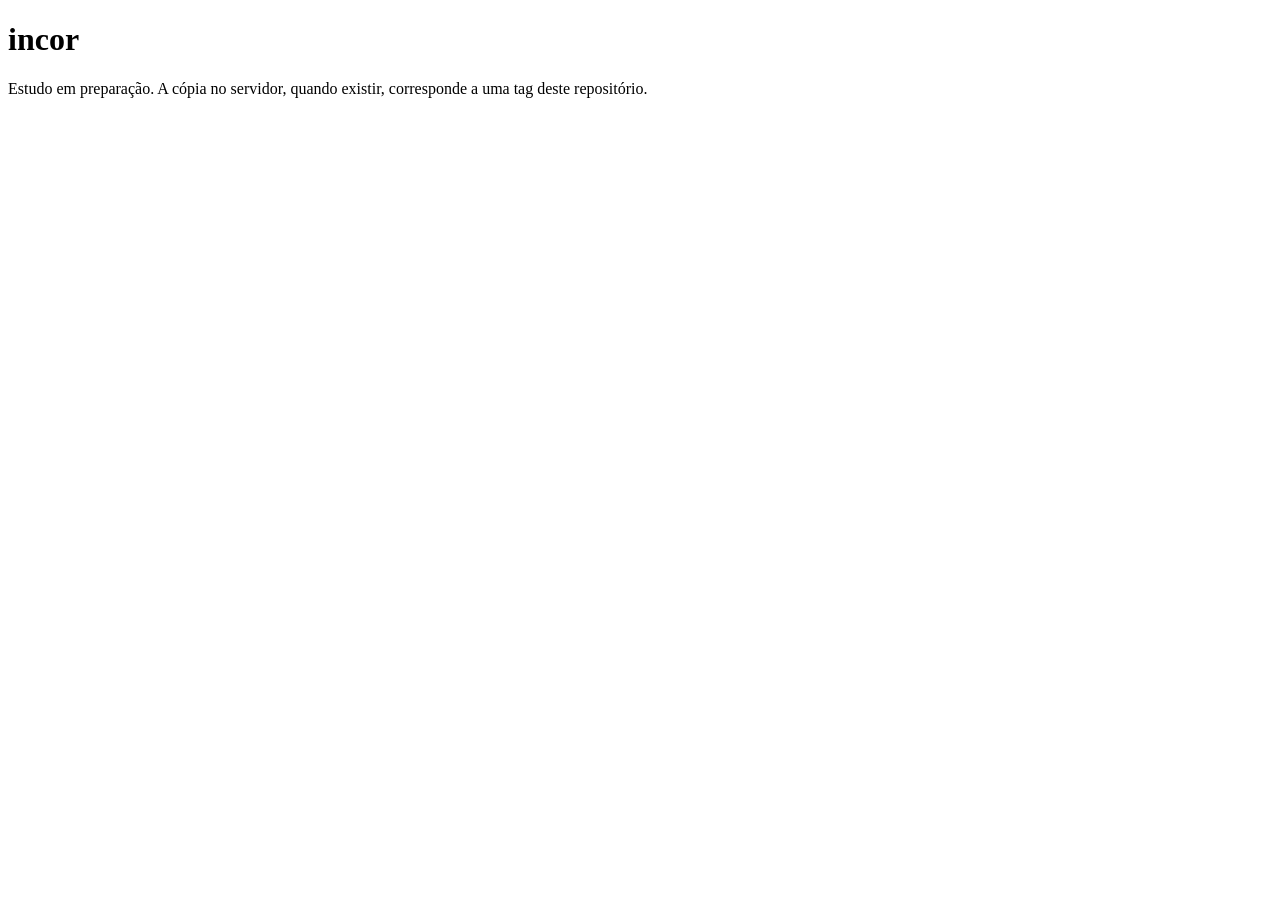
==== site/index.html @ 2bdfc352 "Documenta o controle de versão e o deploy por tag O GitHub passa a ser a fonte do estudo, e o servid" ====
<!DOCTYPE html>
<html lang="pt-BR">
<head>
  <meta charset="utf-8">
  <meta name="viewport" content="width=device-width, initial-scale=1">
  <title>incor</title>
</head>
<body>
  <main>
    <h1>incor</h1>
    <p>Estudo em preparação. A cópia no servidor, quando existir, corresponde a uma tag deste repositório.</p>
  </main>
</body>
</html>
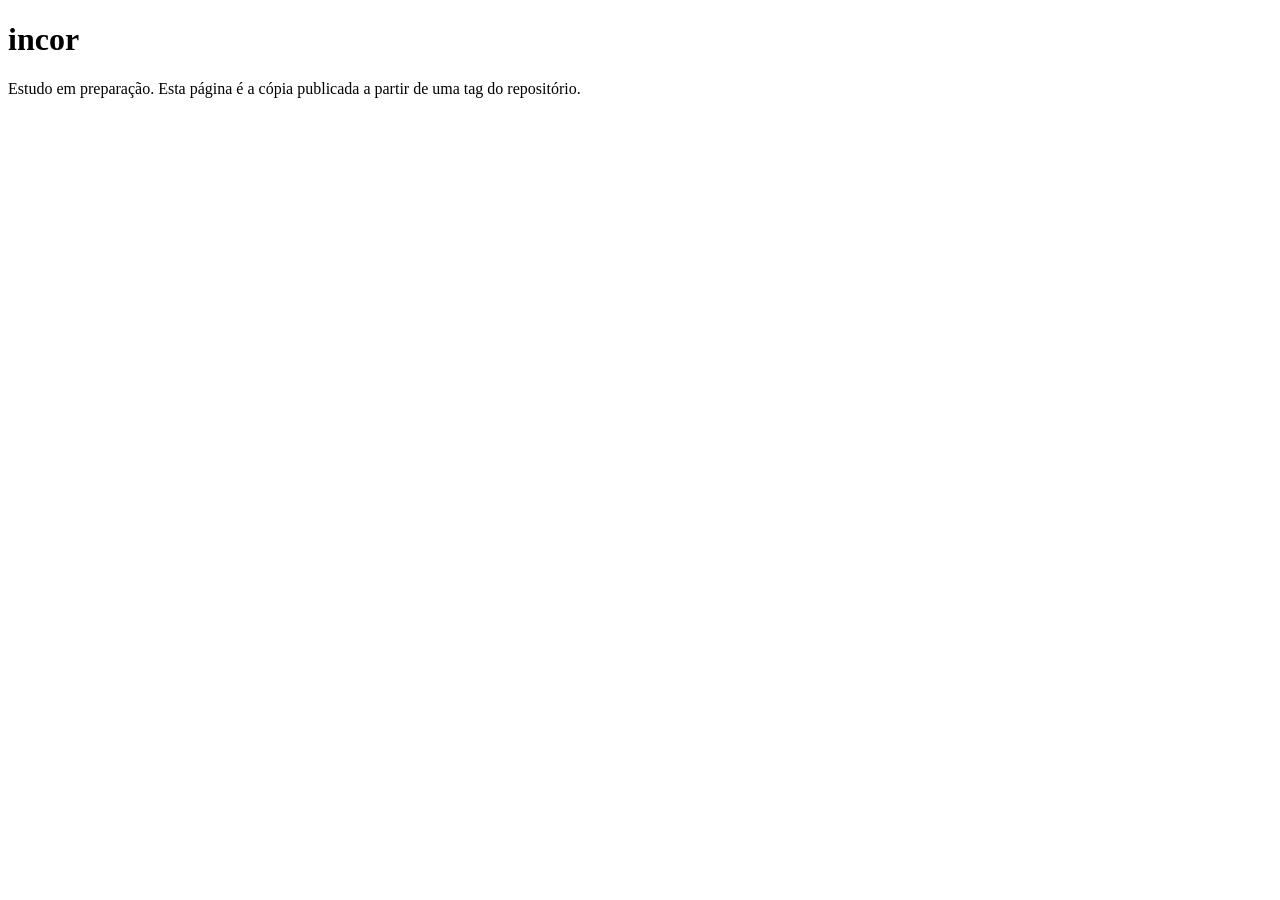
==== commit 8b821ee4: "Marca a versão 0.1.0 para o primeiro deploy A página publicada deixa de dizer que a cópia no servido" ====
--- a/site/index.html
+++ b/site/index.html
@@ -8,7 +8,7 @@
 <body>
   <main>
     <h1>incor</h1>
-    <p>Estudo em preparação. A cópia no servidor, quando existir, corresponde a uma tag deste repositório.</p>
+    <p>Estudo em preparação. Esta página é a cópia publicada a partir de uma tag do repositório.</p>
   </main>
 </body>
 </html>
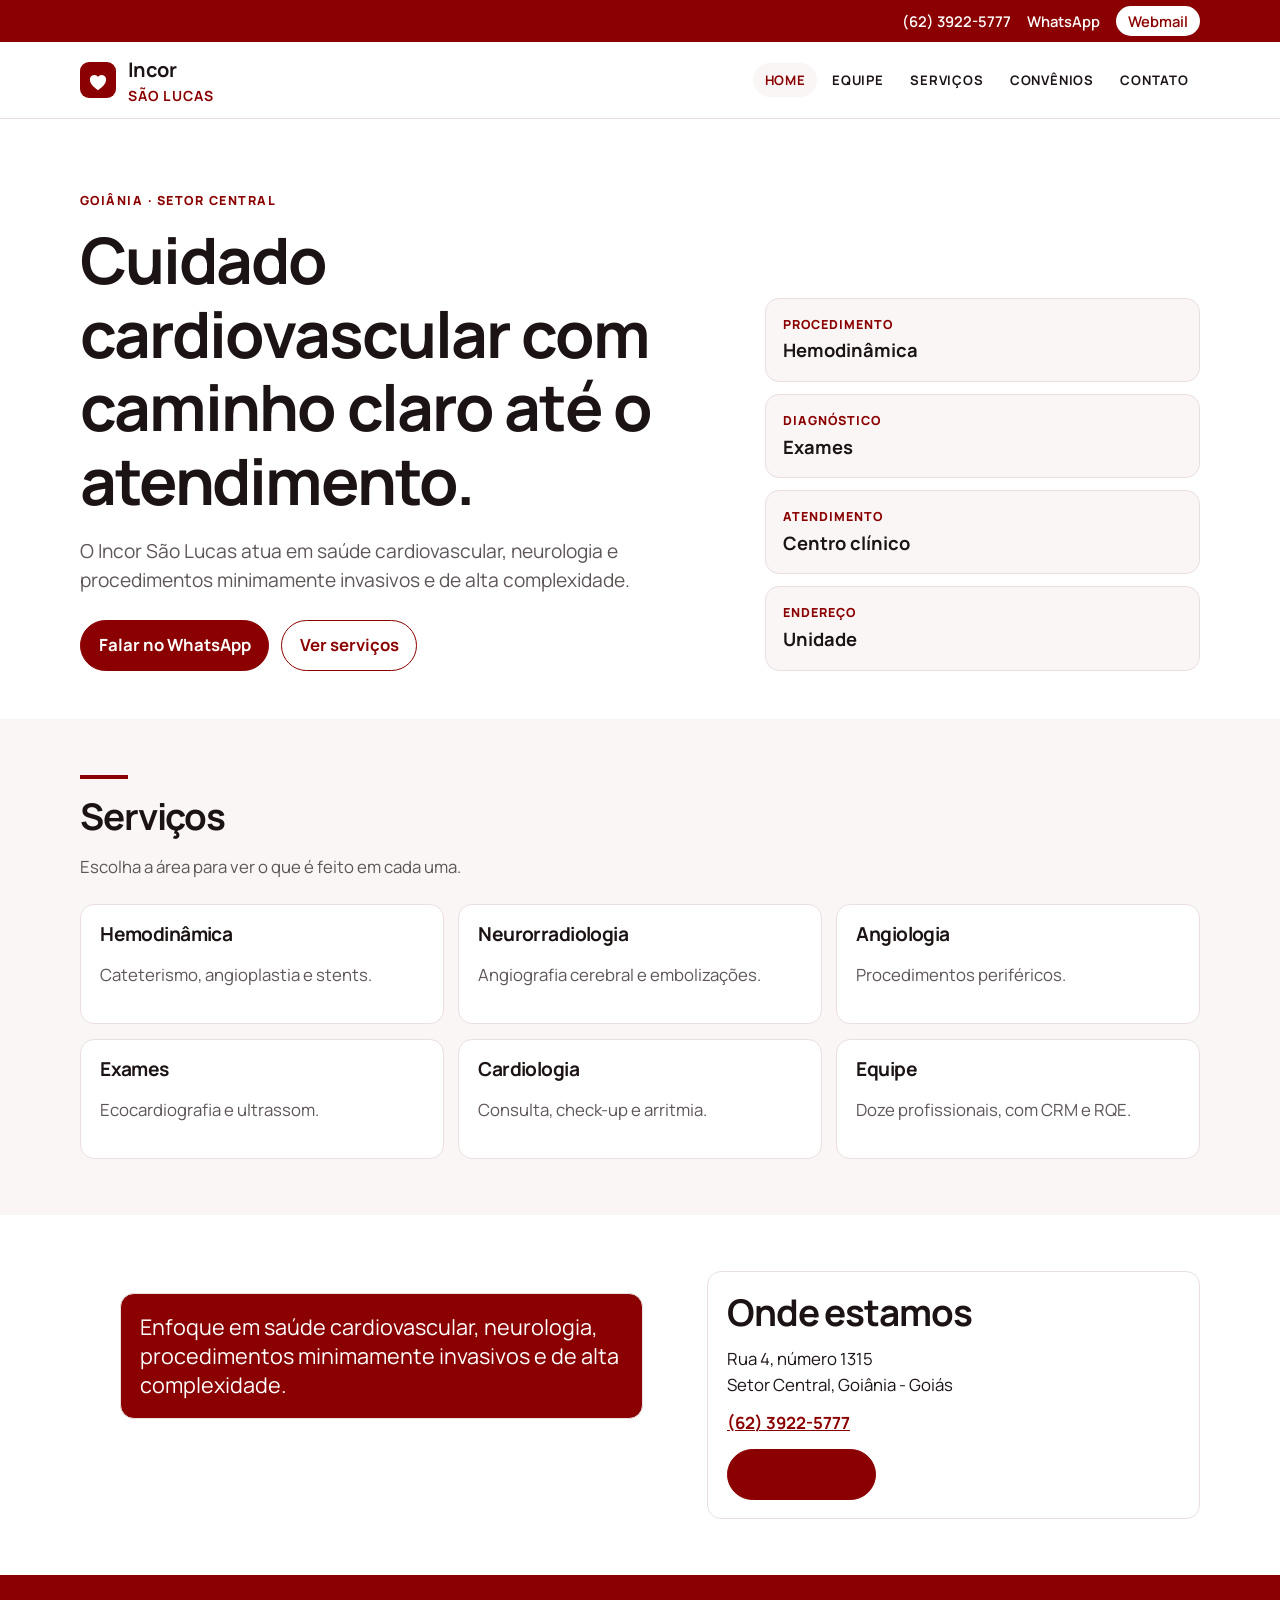
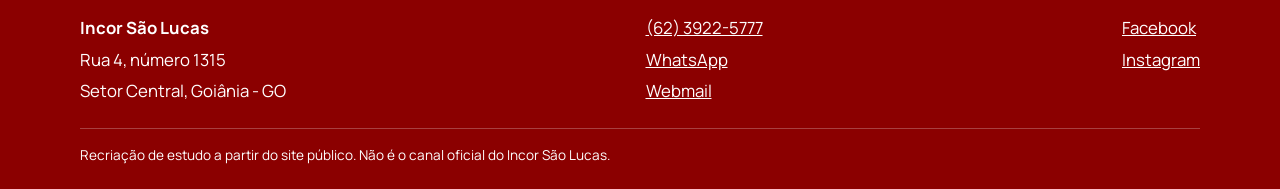
==== commit e75799ec: "Recria o site com a identidade do Incor São Lucas Home, equipe, serviços, convênios e contato passam" ====
--- a/site/index.html
+++ b/site/index.html
@@ -3,12 +3,108 @@
 <head>
   <meta charset="utf-8">
   <meta name="viewport" content="width=device-width, initial-scale=1">
-  <title>incor</title>
+  <title>Incor São Lucas | Cardiologia em Goiânia</title>
+  <meta name="description" content="Incor São Lucas, na Rua 4, 1315, Setor Central, Goiânia. Cardiologia, hemodinâmica, exames e convênios.">
+  <meta name="theme-color" content="#8B0000">
+  <link rel="icon" href="favicon.svg" type="image/svg+xml">
+  <link rel="preconnect" href="https://fonts.googleapis.com">
+  <link rel="preconnect" href="https://fonts.gstatic.com" crossorigin>
+  <link href="https://fonts.googleapis.com/css2?family=Manrope:wght@400;600;700;800&display=swap" rel="stylesheet">
+  <link rel="stylesheet" href="css/styles.css">
 </head>
 <body>
-  <main>
-    <h1>incor</h1>
-    <p>Estudo em preparação. Esta página é a cópia publicada a partir de uma tag do repositório.</p>
+  <a class="skip" href="#conteudo">Ir para o conteúdo</a>
+  <div class="top">
+    <div class="utility">
+      <div class="wrap utility__inner">
+        <a href="tel:+556239225777">(62) 3922-5777</a>
+        <a href="https://wa.me/556239225777" target="_blank" rel="noopener">WhatsApp</a>
+        <a class="pill" href="http://webmail.incorsaolucas.com.br/" target="_blank" rel="noopener">Webmail</a>
+      </div>
+    </div>
+    <header class="site-header">
+      <div class="wrap header__inner">
+        <a class="brand" href="index.html">
+          <svg width="36" height="36" viewBox="0 0 32 32" aria-hidden="true"><rect width="32" height="32" rx="8" fill="#8B0000"/><path fill="#fff" d="M16 25s-7.2-4.4-7.2-9.2A4.1 4.1 0 0 1 16 13a4.1 4.1 0 0 1 7.2 2.8C23.2 20.6 16 25 16 25z"/></svg>
+          <span><strong>Incor</strong><small>São Lucas</small></span>
+        </a>
+        <button class="nav-toggle" type="button" aria-expanded="false" aria-controls="menu">Menu</button>
+        <nav id="menu" class="menu" aria-label="Principal">
+          <a href="index.html" aria-current="page">Home</a>
+          <a href="equipe.html">Equipe</a>
+          <a href="servicos.html">Serviços</a>
+          <a href="convenios.html">Convênios</a>
+          <a href="contato.html">Contato</a>
+        </nav>
+      </div>
+    </header>
+  </div>
+  <main id="conteudo">
+    <div class="wrap hero">
+      <div>
+        <p class="kicker">Goiânia · Setor Central</p>
+        <h1>Cuidado cardiovascular com caminho claro até o atendimento.</h1>
+        <p class="lede">O Incor São Lucas atua em saúde cardiovascular, neurologia e procedimentos minimamente invasivos e de alta complexidade.</p>
+        <div class="actions">
+          <a class="button" href="https://wa.me/556239225777" target="_blank" rel="noopener">Falar no WhatsApp</a>
+          <a class="button secondary" href="servicos.html">Ver serviços</a>
+        </div>
+      </div>
+      <div class="routes">
+        <a class="route" href="servicos.html#hemodinamica"><span>Procedimento</span><strong>Hemodinâmica</strong></a>
+        <a class="route" href="servicos.html#exames"><span>Diagnóstico</span><strong>Exames</strong></a>
+        <a class="route" href="contato.html"><span>Atendimento</span><strong>Centro clínico</strong></a>
+        <a class="route" href="contato.html#unidade"><span>Endereço</span><strong>Unidade</strong></a>
+      </div>
+    </div>
+    <section class="section alt">
+      <div class="wrap">
+        <div class="section__head">
+          <hr class="rule">
+          <h2>Serviços</h2>
+          <p>Escolha a área para ver o que é feito em cada uma.</p>
+        </div>
+        <div class="cards">
+          <a class="card" href="servicos.html#hemodinamica"><h3>Hemodinâmica</h3><p>Cateterismo, angioplastia e stents.</p></a>
+          <a class="card" href="servicos.html#neurorradiologia"><h3>Neurorradiologia</h3><p>Angiografia cerebral e embolizações.</p></a>
+          <a class="card" href="servicos.html#angiologia"><h3>Angiologia</h3><p>Procedimentos periféricos.</p></a>
+          <a class="card" href="servicos.html#exames"><h3>Exames</h3><p>Ecocardiografia e ultrassom.</p></a>
+          <a class="card" href="servicos.html#cardiologia"><h3>Cardiologia</h3><p>Consulta, check-up e arritmia.</p></a>
+          <a class="card" href="equipe.html"><h3>Equipe</h3><p>Doze profissionais, com CRM e RQE.</p></a>
+        </div>
+      </div>
+    </section>
+    <section class="section">
+      <div class="wrap split">
+        <blockquote class="quote"><p>Enfoque em saúde cardiovascular, neurologia, procedimentos minimamente invasivos e de alta complexidade.</p></blockquote>
+        <div class="panel">
+          <h2>Onde estamos</h2>
+          <p>Rua 4, número 1315<br>Setor Central, Goiânia - Goiás</p>
+          <p><a href="tel:+556239225777">(62) 3922-5777</a></p>
+          <a class="button" href="https://www.google.com/maps/search/?api=1&amp;query=Rua%204%2C%201315%2C%20Setor%20Central%2C%20Goi%C3%A2nia" target="_blank" rel="noopener">Abrir no mapa</a>
+        </div>
+      </div>
+    </section>
   </main>
+  <footer class="site-footer">
+    <div class="wrap footer__grid">
+      <div>
+        <strong>Incor São Lucas</strong>
+        <span>Rua 4, número 1315</span>
+        <span>Setor Central, Goiânia - GO</span>
+      </div>
+      <div>
+        <a href="tel:+556239225777">(62) 3922-5777</a>
+        <a href="https://wa.me/556239225777" target="_blank" rel="noopener">WhatsApp</a>
+        <a href="http://webmail.incorsaolucas.com.br/" target="_blank" rel="noopener">Webmail</a>
+      </div>
+      <div>
+        <a href="http://www.facebook.com/incorsl" target="_blank" rel="noopener">Facebook</a>
+        <a href="https://instagram.com/incorsaolucas" target="_blank" rel="noopener">Instagram</a>
+      </div>
+    </div>
+    <p class="legal">Recriação de estudo a partir do site público. Não é o canal oficial do Incor São Lucas.</p>
+  </footer>
+  <script src="js/site.js"></script>
 </body>
 </html>
--- a/site/css/styles.css
+++ b/site/css/styles.css
@@ -0,0 +1,328 @@
+:root {
+  --brand: #8b0000;
+  --brand-dark: #5e0000;
+  --ink: #1c1414;
+  --muted: #5e5656;
+  --line: #eadfdf;
+  --soft: #faf6f6;
+  --white: #fff;
+  --shadow: 0 16px 40px rgba(28, 20, 20, 0.08);
+  --radius: 14px;
+  --wrap: 1120px;
+  --font: "Manrope", "Segoe UI", sans-serif;
+}
+
+* { box-sizing: border-box; }
+[hidden] { display: none !important; }
+
+html { scroll-behavior: smooth; }
+
+body {
+  margin: 0;
+  color: var(--ink);
+  background: var(--white);
+  font-family: var(--font);
+  font-size: 1.05rem;
+  line-height: 1.55;
+}
+
+a { color: inherit; }
+img { max-width: 100%; }
+
+.skip {
+  position: absolute;
+  left: 1rem;
+  top: -4rem;
+  background: var(--brand);
+  color: var(--white);
+  padding: 0.6rem 0.9rem;
+  z-index: 40;
+}
+.skip:focus { top: 0.6rem; }
+
+.wrap {
+  width: min(var(--wrap), calc(100% - 2rem));
+  margin-inline: auto;
+}
+
+.top {
+  position: sticky;
+  top: 0;
+  z-index: 20;
+  background: var(--white);
+  border-bottom: 1px solid var(--line);
+}
+
+.utility {
+  background: var(--brand);
+  color: var(--white);
+}
+
+.utility__inner,
+.header__inner,
+.footer__grid {
+  display: flex;
+  align-items: center;
+  gap: 1rem;
+}
+
+.utility__inner {
+  min-height: 42px;
+  justify-content: flex-end;
+  font-size: 0.92rem;
+  font-weight: 600;
+}
+
+.utility a { color: var(--white); text-decoration: none; }
+.utility a:hover { text-decoration: underline; }
+
+.pill {
+  display: inline-flex;
+  align-items: center;
+  border-radius: 999px;
+  background: var(--white);
+  color: var(--brand) !important;
+  padding: 0.2rem 0.75rem;
+  text-decoration: none !important;
+}
+
+.header__inner { min-height: 76px; justify-content: space-between; }
+
+.brand {
+  display: flex;
+  align-items: center;
+  gap: 0.75rem;
+  text-decoration: none;
+}
+
+.brand svg { display: block; }
+.brand strong { display: block; font-size: 1.25rem; letter-spacing: -0.03em; }
+.brand small { display: block; color: var(--brand); font-weight: 700; letter-spacing: 0.08em; text-transform: uppercase; }
+
+.nav-toggle {
+  display: none;
+  border: 1px solid var(--line);
+  background: var(--white);
+  border-radius: 999px;
+  padding: 0.45rem 0.8rem;
+  font: inherit;
+  font-weight: 700;
+}
+
+.menu {
+  display: flex;
+  gap: 0.25rem;
+}
+
+.menu a {
+  text-decoration: none;
+  font-size: 0.82rem;
+  font-weight: 700;
+  letter-spacing: 0.06em;
+  text-transform: uppercase;
+  padding: 0.45rem 0.7rem;
+  border-radius: 999px;
+}
+
+.menu a:hover,
+.menu a[aria-current="page"] {
+  background: var(--soft);
+  color: var(--brand);
+}
+
+.hero {
+  display: grid;
+  grid-template-columns: 1.2fr 0.8fr;
+  gap: 2rem;
+  padding: 4.5rem 0 3rem;
+  align-items: end;
+}
+
+.kicker {
+  margin: 0 0 0.8rem;
+  color: var(--brand);
+  font-weight: 800;
+  letter-spacing: 0.12em;
+  text-transform: uppercase;
+  font-size: 0.78rem;
+}
+
+h1, h2, h3 { line-height: 1.15; letter-spacing: -0.03em; }
+h1 { margin: 0; font-size: clamp(2.4rem, 5vw, 4.4rem); }
+h2 { margin: 0 0 0.8rem; font-size: clamp(1.7rem, 3vw, 2.3rem); }
+
+.lede { font-size: 1.2rem; max-width: 38rem; color: var(--muted); }
+
+.actions { display: flex; flex-wrap: wrap; gap: 0.75rem; margin-top: 1.5rem; }
+
+.button {
+  display: inline-flex;
+  align-items: center;
+  justify-content: center;
+  min-height: 48px;
+  padding: 0.7rem 1.1rem;
+  border-radius: 999px;
+  border: 1px solid var(--brand);
+  background: var(--brand);
+  color: var(--white);
+  text-decoration: none;
+  font-weight: 700;
+  cursor: pointer;
+  font: inherit;
+  font-weight: 700;
+}
+
+.button:hover { background: var(--brand-dark); }
+.button.secondary { background: var(--white); color: var(--brand); }
+.button.secondary:hover { background: var(--soft); }
+
+.routes {
+  display: grid;
+  gap: 0.75rem;
+}
+
+.route {
+  display: grid;
+  gap: 0.15rem;
+  padding: 1rem 1.1rem;
+  border: 1px solid var(--line);
+  border-radius: var(--radius);
+  text-decoration: none;
+  background: var(--soft);
+}
+
+.route:hover { border-color: var(--brand); background: var(--white); box-shadow: var(--shadow); }
+.route span { color: var(--brand); font-size: 0.78rem; font-weight: 800; letter-spacing: 0.08em; text-transform: uppercase; }
+.route strong { font-size: 1.15rem; }
+
+.section { padding: 3.5rem 0; }
+.section.alt { background: var(--soft); }
+.section__head { max-width: 40rem; margin-bottom: 1.5rem; }
+.section__head p { color: var(--muted); }
+
+.cards, .people, .plans {
+  display: grid;
+  gap: 0.9rem;
+}
+
+.cards { grid-template-columns: repeat(3, 1fr); }
+.people { grid-template-columns: repeat(2, 1fr); }
+.plans { grid-template-columns: repeat(3, 1fr); }
+
+.card, .person, .plan, .quote, .panel {
+  border: 1px solid var(--line);
+  border-radius: var(--radius);
+  background: var(--white);
+  padding: 1.15rem 1.2rem;
+}
+
+.card { text-decoration: none; display: block; }
+.card:hover, .person:hover { border-color: var(--brand); }
+.card h3, .person h2, .service h2 { margin: 0 0 0.35rem; font-size: 1.2rem; }
+.card p, .person p, .service li { color: var(--muted); }
+
+.rule {
+  width: 3rem;
+  height: 4px;
+  background: var(--brand);
+  border: 0;
+  margin: 0 0 1rem;
+}
+
+.search {
+  display: flex;
+  gap: 0.75rem;
+  align-items: center;
+  margin: 0 0 1rem;
+}
+
+.search input { flex: 1; }
+.search input, .form input, .form textarea {
+  width: 100%;
+  border: 1px solid var(--line);
+  border-radius: 12px;
+  padding: 0.85rem 0.9rem;
+  font: inherit;
+  color: var(--ink);
+  background: var(--white);
+}
+
+.search input:focus, .form input:focus, .form textarea:focus {
+  outline: 3px solid rgba(139, 0, 0, 0.25);
+  border-color: var(--brand);
+}
+
+.crm { margin: 0; font-weight: 800; color: var(--brand) !important; }
+.person ul { margin: 0.7rem 0 0; padding-left: 1.1rem; }
+
+.service { scroll-margin-top: 8rem; padding: 1.4rem 0; border-top: 1px solid var(--line); }
+.service ul { margin: 0.4rem 0 0; padding-left: 1.1rem; }
+
+.quote {
+  background: var(--brand);
+  color: var(--white);
+  font-size: 1.35rem;
+  line-height: 1.35;
+}
+.quote p { margin: 0; }
+
+.form { display: grid; gap: 0.8rem; }
+.form__row { display: grid; grid-template-columns: 1fr 1fr; gap: 0.8rem; }
+.form label { display: grid; gap: 0.35rem; font-weight: 700; }
+.form textarea { min-height: 140px; resize: vertical; }
+#form-status { min-height: 1.4em; color: var(--brand); font-weight: 700; }
+
+.contact-grid, .split {
+  display: grid;
+  grid-template-columns: 1.1fr 0.9fr;
+  gap: 1.5rem;
+  align-items: start;
+}
+
+.panel a { color: var(--brand); font-weight: 700; }
+.panel p { margin: 0 0 0.8rem; }
+
+.site-footer {
+  background: var(--brand);
+  color: var(--white);
+  padding: 2.5rem 0 1.4rem;
+}
+
+.site-footer a { color: var(--white); }
+.footer__grid { align-items: flex-start; justify-content: space-between; }
+.footer__grid div { display: grid; gap: 0.35rem; }
+.legal {
+  width: min(var(--wrap), calc(100% - 2rem));
+  margin: 1.5rem auto 0;
+  padding-top: 1rem;
+  border-top: 1px solid rgba(255, 255, 255, 0.25);
+  font-size: 0.85rem;
+}
+
+.empty { color: var(--muted); }
+
+@media (max-width: 900px) {
+  .hero, .cards, .contact-grid, .split { grid-template-columns: 1fr; }
+  .people, .plans { grid-template-columns: 1fr 1fr; }
+}
+
+@media (max-width: 720px) {
+  .nav-toggle { display: inline-flex; }
+  .menu {
+    display: none;
+    position: absolute;
+    left: 0;
+    right: 0;
+    top: 100%;
+    background: var(--white);
+    border-bottom: 1px solid var(--line);
+    padding: 0.6rem 1rem 1rem;
+    grid-template-columns: 1fr;
+  }
+  .menu.is-open { display: grid; }
+  .header__inner { position: static; }
+  .top { position: sticky; }
+  .site-header { position: relative; }
+  .people, .plans, .form__row, .footer__grid { grid-template-columns: 1fr; }
+  .utility__inner { justify-content: space-between; }
+}
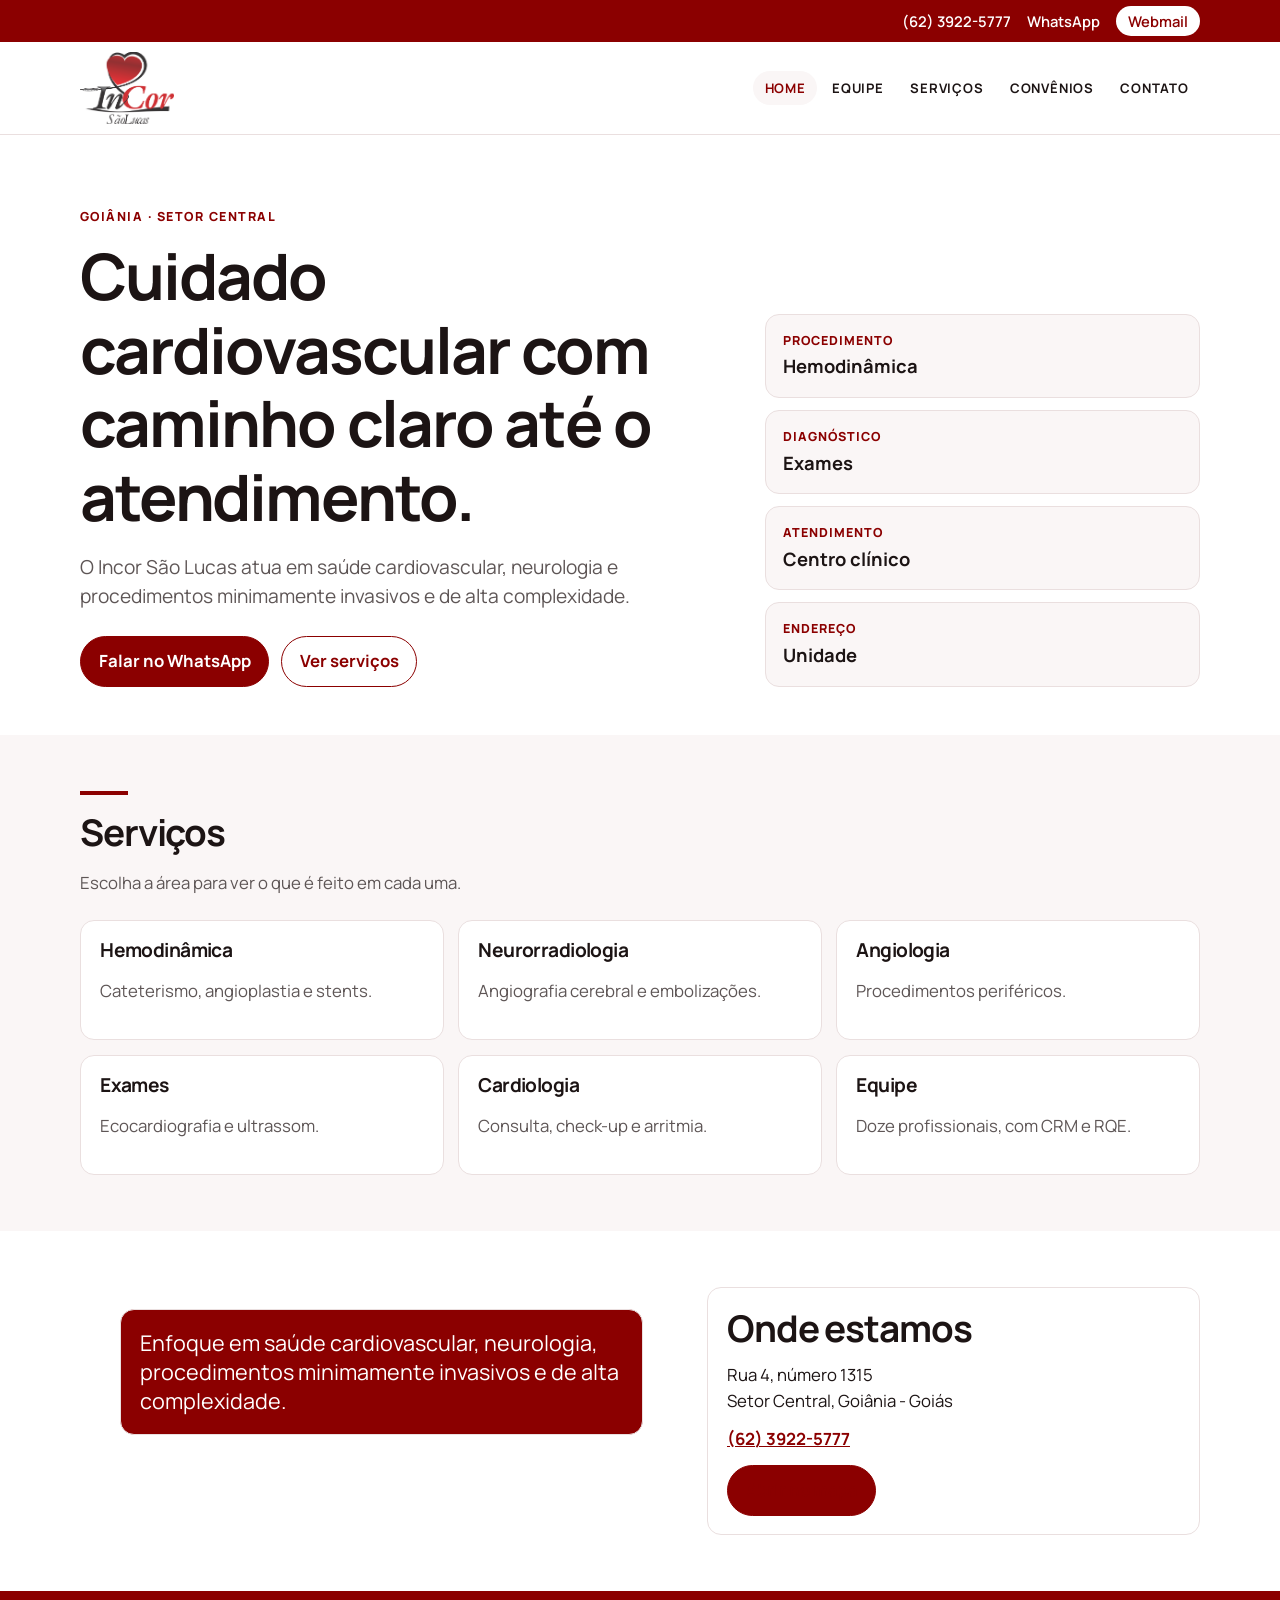
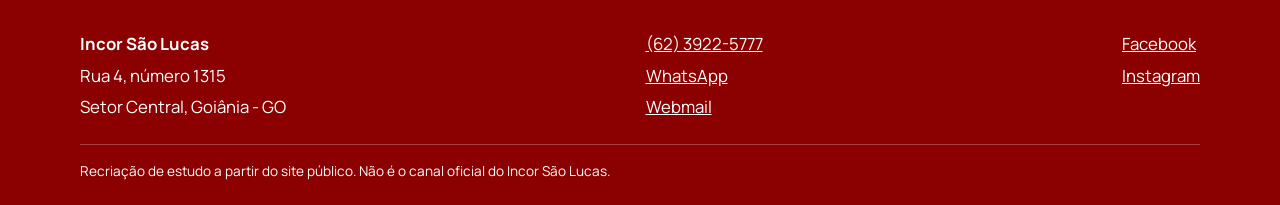
==== commit 65d48540: "Usa a logo do Incor São Lucas no cabeçalho O desenho enviado substitui a marca geométrica nas página" ====
--- a/site/index.html
+++ b/site/index.html
@@ -6,7 +6,7 @@
   <title>Incor São Lucas | Cardiologia em Goiânia</title>
   <meta name="description" content="Incor São Lucas, na Rua 4, 1315, Setor Central, Goiânia. Cardiologia, hemodinâmica, exames e convênios.">
   <meta name="theme-color" content="#8B0000">
-  <link rel="icon" href="favicon.svg" type="image/svg+xml">
+  <link rel="icon" href="img/favicon.png" type="image/svg+xml">
   <link rel="preconnect" href="https://fonts.googleapis.com">
   <link rel="preconnect" href="https://fonts.gstatic.com" crossorigin>
   <link href="https://fonts.googleapis.com/css2?family=Manrope:wght@400;600;700;800&display=swap" rel="stylesheet">
@@ -25,8 +25,7 @@
     <header class="site-header">
       <div class="wrap header__inner">
         <a class="brand" href="index.html">
-          <svg width="36" height="36" viewBox="0 0 32 32" aria-hidden="true"><rect width="32" height="32" rx="8" fill="#8B0000"/><path fill="#fff" d="M16 25s-7.2-4.4-7.2-9.2A4.1 4.1 0 0 1 16 13a4.1 4.1 0 0 1 7.2 2.8C23.2 20.6 16 25 16 25z"/></svg>
-          <span><strong>Incor</strong><small>São Lucas</small></span>
+          <img src="img/logo.png" alt="Incor São Lucas" width="203" height="155">
         </a>
         <button class="nav-toggle" type="button" aria-expanded="false" aria-controls="menu">Menu</button>
         <nav id="menu" class="menu" aria-label="Principal">
--- a/site/css/styles.css
+++ b/site/css/styles.css
@@ -86,18 +86,15 @@
   text-decoration: none !important;
 }
 
-.header__inner { min-height: 76px; justify-content: space-between; }
+.header__inner { min-height: 92px; justify-content: space-between; }
 
 .brand {
   display: flex;
   align-items: center;
-  gap: 0.75rem;
   text-decoration: none;
 }
 
-.brand svg { display: block; }
-.brand strong { display: block; font-size: 1.25rem; letter-spacing: -0.03em; }
-.brand small { display: block; color: var(--brand); font-weight: 700; letter-spacing: 0.08em; text-transform: uppercase; }
+.brand img { display: block; height: 72px; width: auto; }
 
 .nav-toggle {
   display: none;
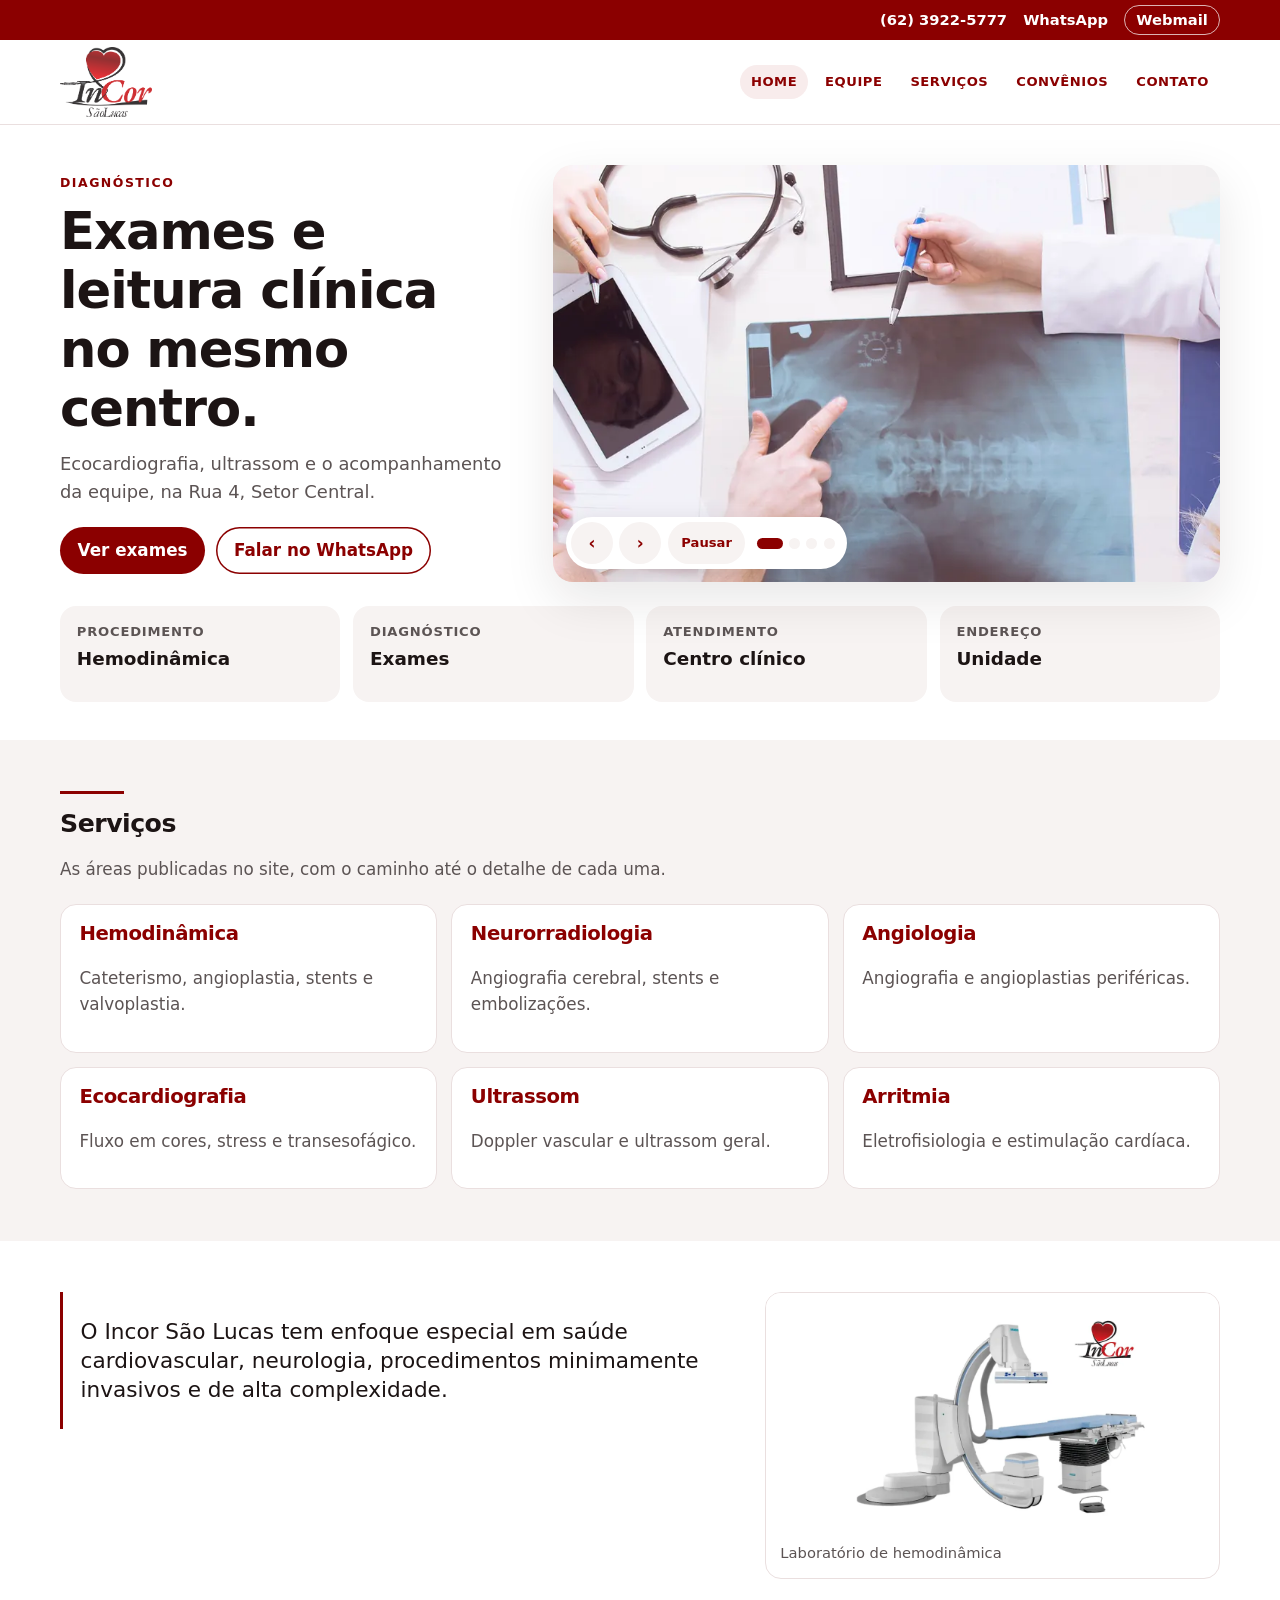
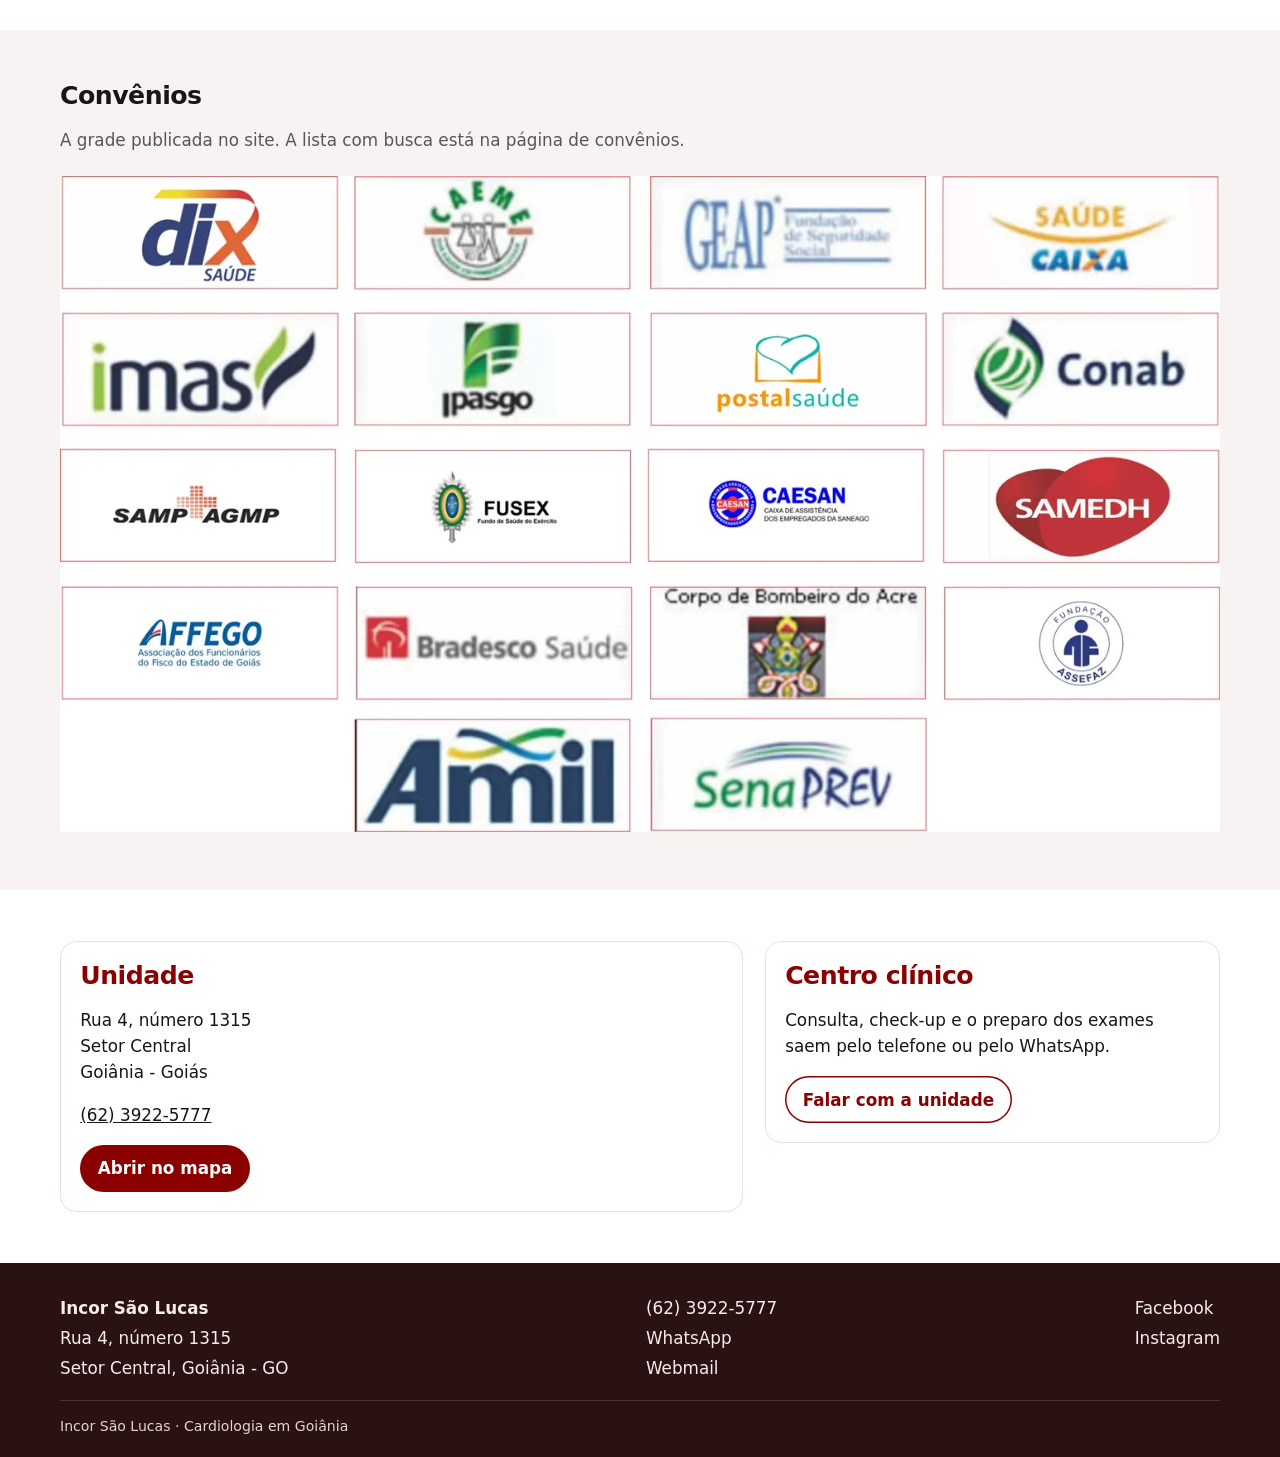
==== commit fec92a40: "Recria o site com carrossel e as imagens do Incor A home passa a usar as fotos publicadas no Wix, em" ====
--- a/site/index.html
+++ b/site/index.html
@@ -3,13 +3,11 @@
 <head>
   <meta charset="utf-8">
   <meta name="viewport" content="width=device-width, initial-scale=1">
-  <title>Incor São Lucas | Cardiologia em Goiânia</title>
-  <meta name="description" content="Incor São Lucas, na Rua 4, 1315, Setor Central, Goiânia. Cardiologia, hemodinâmica, exames e convênios.">
+  <title>Incor São Lucas | Cardiologista em Goiânia</title>
+  <meta name="description" content="O Incor São Lucas conta com infraestrutura, laboratório de procedimentos endovasculares e equipe preparada para casos complexos e urgentes. Rua 4, 1315, Setor Central, Goiânia.">
   <meta name="theme-color" content="#8B0000">
-  <link rel="icon" href="img/favicon.png" type="image/svg+xml">
-  <link rel="preconnect" href="https://fonts.googleapis.com">
-  <link rel="preconnect" href="https://fonts.gstatic.com" crossorigin>
-  <link href="https://fonts.googleapis.com/css2?family=Manrope:wght@400;600;700;800&display=swap" rel="stylesheet">
+  <link rel="icon" href="img/favicon.png" type="image/png">
+  <link rel="preload" as="image" href="img/slide-diagnostico.webp" type="image/webp">
   <link rel="stylesheet" href="css/styles.css">
 </head>
 <body>
@@ -25,7 +23,7 @@
     <header class="site-header">
       <div class="wrap header__inner">
         <a class="brand" href="index.html">
-          <img src="img/logo.png" alt="Incor São Lucas" width="203" height="155">
+          <img src="img/logo.png" alt="Incor São Lucas" width="261" height="201">
         </a>
         <button class="nav-toggle" type="button" aria-expanded="false" aria-controls="menu">Menu</button>
         <nav id="menu" class="menu" aria-label="Principal">
@@ -39,48 +37,125 @@
     </header>
   </div>
   <main id="conteudo">
-    <div class="wrap hero">
-      <div>
-        <p class="kicker">Goiânia · Setor Central</p>
-        <h1>Cuidado cardiovascular com caminho claro até o atendimento.</h1>
-        <p class="lede">O Incor São Lucas atua em saúde cardiovascular, neurologia e procedimentos minimamente invasivos e de alta complexidade.</p>
-        <div class="actions">
-          <a class="button" href="https://wa.me/556239225777" target="_blank" rel="noopener">Falar no WhatsApp</a>
-          <a class="button secondary" href="servicos.html">Ver serviços</a>
+    <div class="wrap">
+      <section class="hero">
+        <div>
+          <p class="kicker" data-kicker>Diagnóstico</p>
+          <h1 data-title>Exames e leitura clínica no mesmo centro.</h1>
+          <p class="lede" data-lede>Ecocardiografia, ultrassom e o acompanhamento da equipe, na Rua 4, Setor Central.</p>
+          <div class="actions">
+            <a class="button" data-cta href="servicos.html#exames">Ver exames</a>
+            <a class="button secondary" href="https://wa.me/556239225777" target="_blank" rel="noopener">Falar no WhatsApp</a>
+          </div>
         </div>
-      </div>
-      <div class="routes">
+        <div class="carousel" data-carousel aria-roledescription="carrossel" aria-label="Imagens do Incor São Lucas">
+          <div class="carousel__slide is-active" data-slide data-fit="cover"
+            data-kicker="Diagnóstico"
+            data-title="Exames e leitura clínica no mesmo centro."
+            data-text="Ecocardiografia, ultrassom e o acompanhamento da equipe, na Rua 4, Setor Central."
+            data-href="servicos.html#exames"
+            data-label="Ver exames">
+            <img src="img/slide-diagnostico.webp" alt="Equipe analisando um exame de imagem sobre a mesa, com estetoscópio e prontuário." width="1800" height="578" fetchpriority="high">
+          </div>
+          <div class="carousel__slide" data-slide data-fit="contain" aria-hidden="true" inert
+            data-kicker="Hemodinâmica"
+            data-title="Angiografia digital para procedimentos de alta complexidade."
+            data-text="Cateterismo, cineangiocoronografia, angioplastia, stents e valvoplastia."
+            data-href="servicos.html#hemodinamica"
+            data-label="Ver hemodinâmica">
+            <img src="img/slide-hemodinamica.webp" alt="Equipamento Siemens Artis zee de hemodinâmica, com a marca Incor São Lucas." width="1800" height="946" loading="lazy">
+          </div>
+          <div class="carousel__slide" data-slide data-fit="contain" aria-hidden="true" inert
+            data-kicker="Incor Imagem"
+            data-title="Ultrassom e ecocardiografia no centro de imagem."
+            data-text="Doppler vascular, ecocardiograma e ultrassom geral, com a marca Incor Imagem."
+            data-href="servicos.html#ultrassom-vascular"
+            data-label="Ver exames de imagem">
+            <img src="img/slide-imagem.webp" alt="Aparelho de ultrassom GE ao lado da marca Incor Imagem." width="1400" height="1372" loading="lazy">
+          </div>
+          <div class="carousel__slide" data-slide data-fit="cover" aria-hidden="true" inert
+            data-kicker="Equipe"
+            data-title="Uma equipe preparada para o caso complexo e o urgente."
+            data-text="Cardiologia, hemodinâmica, cirurgia vascular e cardiovascular, imagem e otorrino."
+            data-href="equipe.html"
+            data-label="Conhecer a equipe">
+            <img src="img/slide-equipe.webp" alt="Profissionais reunidos em conversa, imagem usada na página da equipe." width="980" height="277" loading="lazy">
+          </div>
+          <div class="carousel__ui">
+            <div class="carousel__nav">
+              <button class="icon-btn" type="button" data-prev aria-label="Slide anterior">‹</button>
+              <button class="icon-btn" type="button" data-next aria-label="Próximo slide">›</button>
+              <button class="icon-btn" type="button" data-pause aria-pressed="false">Pausar</button>
+            </div>
+            <div class="dots" role="tablist" aria-label="Slides">
+              <button class="dot" type="button" data-dot="0" aria-label="Slide 1 de 4" aria-current="true"></button>
+              <button class="dot" type="button" data-dot="1" aria-label="Slide 2 de 4"></button>
+              <button class="dot" type="button" data-dot="2" aria-label="Slide 3 de 4"></button>
+              <button class="dot" type="button" data-dot="3" aria-label="Slide 4 de 4"></button>
+            </div>
+          </div>
+        </div>
+      </section>
+      <nav class="routes" aria-label="Atalhos">
         <a class="route" href="servicos.html#hemodinamica"><span>Procedimento</span><strong>Hemodinâmica</strong></a>
         <a class="route" href="servicos.html#exames"><span>Diagnóstico</span><strong>Exames</strong></a>
         <a class="route" href="contato.html"><span>Atendimento</span><strong>Centro clínico</strong></a>
         <a class="route" href="contato.html#unidade"><span>Endereço</span><strong>Unidade</strong></a>
-      </div>
+      </nav>
     </div>
     <section class="section alt">
       <div class="wrap">
         <div class="section__head">
           <hr class="rule">
           <h2>Serviços</h2>
-          <p>Escolha a área para ver o que é feito em cada uma.</p>
+          <p>As áreas publicadas no site, com o caminho até o detalhe de cada uma.</p>
         </div>
         <div class="cards">
-          <a class="card" href="servicos.html#hemodinamica"><h3>Hemodinâmica</h3><p>Cateterismo, angioplastia e stents.</p></a>
-          <a class="card" href="servicos.html#neurorradiologia"><h3>Neurorradiologia</h3><p>Angiografia cerebral e embolizações.</p></a>
-          <a class="card" href="servicos.html#angiologia"><h3>Angiologia</h3><p>Procedimentos periféricos.</p></a>
-          <a class="card" href="servicos.html#exames"><h3>Exames</h3><p>Ecocardiografia e ultrassom.</p></a>
-          <a class="card" href="servicos.html#cardiologia"><h3>Cardiologia</h3><p>Consulta, check-up e arritmia.</p></a>
-          <a class="card" href="equipe.html"><h3>Equipe</h3><p>Doze profissionais, com CRM e RQE.</p></a>
+          <a class="card" href="servicos.html#hemodinamica"><h3>Hemodinâmica</h3><p>Cateterismo, angioplastia, stents e valvoplastia.</p></a>
+          <a class="card" href="servicos.html#neurorradiologia"><h3>Neurorradiologia</h3><p>Angiografia cerebral, stents e embolizações.</p></a>
+          <a class="card" href="servicos.html#angiologia"><h3>Angiologia</h3><p>Angiografia e angioplastias periféricas.</p></a>
+          <a class="card" href="servicos.html#exames"><h3>Ecocardiografia</h3><p>Fluxo em cores, stress e transesofágico.</p></a>
+          <a class="card" href="servicos.html#ultrassom-vascular"><h3>Ultrassom</h3><p>Doppler vascular e ultrassom geral.</p></a>
+          <a class="card" href="servicos.html#arritmia"><h3>Arritmia</h3><p>Eletrofisiologia e estimulação cardíaca.</p></a>
         </div>
       </div>
     </section>
     <section class="section">
       <div class="wrap split">
-        <blockquote class="quote"><p>Enfoque em saúde cardiovascular, neurologia, procedimentos minimamente invasivos e de alta complexidade.</p></blockquote>
-        <div class="panel">
-          <h2>Onde estamos</h2>
-          <p>Rua 4, número 1315<br>Setor Central, Goiânia - Goiás</p>
+        <blockquote class="quote">
+          <p>O Incor São Lucas tem enfoque especial em saúde cardiovascular, neurologia, procedimentos minimamente invasivos e de alta complexidade.</p>
+        </blockquote>
+        <div class="stack">
+          <figure class="media">
+            <img src="img/servico-artis.webp" alt="Sala de hemodinâmica com o equipamento Artis zee." width="1200" height="630" loading="lazy">
+            <figcaption>Laboratório de hemodinâmica</figcaption>
+          </figure>
+        </div>
+      </div>
+    </section>
+    <section class="section alt" id="convenios">
+      <div class="wrap">
+        <div class="section__head">
+          <h2>Convênios</h2>
+          <p>A grade publicada no site. A lista com busca está na página de convênios.</p>
+        </div>
+        <a href="convenios.html">
+          <img src="img/convenios.webp" alt="Logos dos convênios atendidos, entre eles Amil, Bradesco Saúde, Ipasgo, Geap, Fusex e Saúde Caixa." width="1400" height="792" loading="lazy">
+        </a>
+      </div>
+    </section>
+    <section class="section">
+      <div class="wrap split">
+        <div class="panel" id="unidade">
+          <h2>Unidade</h2>
+          <p>Rua 4, número 1315<br>Setor Central<br>Goiânia - Goiás</p>
           <p><a href="tel:+556239225777">(62) 3922-5777</a></p>
           <a class="button" href="https://www.google.com/maps/search/?api=1&amp;query=Rua%204%2C%201315%2C%20Setor%20Central%2C%20Goi%C3%A2nia" target="_blank" rel="noopener">Abrir no mapa</a>
+        </div>
+        <div class="panel">
+          <h2>Centro clínico</h2>
+          <p>Consulta, check-up e o preparo dos exames saem pelo telefone ou pelo WhatsApp.</p>
+          <a class="button secondary" href="contato.html">Falar com a unidade</a>
         </div>
       </div>
     </section>
@@ -102,7 +177,7 @@
         <a href="https://instagram.com/incorsaolucas" target="_blank" rel="noopener">Instagram</a>
       </div>
     </div>
-    <p class="legal">Recriação de estudo a partir do site público. Não é o canal oficial do Incor São Lucas.</p>
+    <p class="legal">Incor São Lucas · Cardiologia em Goiânia</p>
   </footer>
   <script src="js/site.js"></script>
 </body>
--- a/site/css/styles.css
+++ b/site/css/styles.css
@@ -1,15 +1,15 @@
 :root {
   --brand: #8b0000;
-  --brand-dark: #5e0000;
+  --brand-dark: #5c0000;
   --ink: #1c1414;
-  --muted: #5e5656;
+  --muted: #5c5454;
   --line: #eadfdf;
-  --soft: #faf6f6;
+  --soft: #f7f3f2;
   --white: #fff;
-  --shadow: 0 16px 40px rgba(28, 20, 20, 0.08);
-  --radius: 14px;
-  --wrap: 1120px;
-  --font: "Manrope", "Segoe UI", sans-serif;
+  --shadow: 0 18px 50px rgba(28, 20, 20, 0.1);
+  --radius: 20px;
+  --wrap: 1160px;
+  --font: "Segoe UI", system-ui, -apple-system, "Helvetica Neue", Arial, sans-serif;
 }
 
 * { box-sizing: border-box; }
@@ -26,8 +26,9 @@
   line-height: 1.55;
 }
 
+img { max-width: 100%; height: auto; }
 a { color: inherit; }
-img { max-width: 100%; }
+button, input, textarea { font: inherit; }
 
 .skip {
   position: absolute;
@@ -49,14 +50,12 @@
   position: sticky;
   top: 0;
   z-index: 20;
-  background: var(--white);
+  background: rgba(255, 255, 255, 0.94);
+  backdrop-filter: blur(10px);
   border-bottom: 1px solid var(--line);
 }
 
-.utility {
-  background: var(--brand);
-  color: var(--white);
-}
+.utility { background: var(--brand); color: var(--white); }
 
 .utility__inner,
 .header__inner,
@@ -67,7 +66,7 @@
 }
 
 .utility__inner {
-  min-height: 42px;
+  min-height: 40px;
   justify-content: flex-end;
   font-size: 0.92rem;
   font-weight: 600;
@@ -79,64 +78,51 @@
 .pill {
   display: inline-flex;
   align-items: center;
-  border-radius: 999px;
-  background: var(--white);
-  color: var(--brand) !important;
-  padding: 0.2rem 0.75rem;
-  text-decoration: none !important;
-}
-
-.header__inner { min-height: 92px; justify-content: space-between; }
-
-.brand {
-  display: flex;
-  align-items: center;
+  border: 1px solid rgba(255, 255, 255, 0.7);
+  border-radius: 999px;
+  padding: 0.15rem 0.7rem;
+}
+.pill:hover { text-decoration: none; background: rgba(255, 255, 255, 0.12); }
+
+.header__inner { min-height: 84px; justify-content: space-between; }
+
+.brand { display: flex; align-items: center; }
+.brand img { width: 92px; height: auto; }
+
+.menu { display: flex; gap: 0.35rem; }
+.menu a {
+  color: var(--brand);
   text-decoration: none;
-}
-
-.brand img { display: block; height: 72px; width: auto; }
+  font-weight: 700;
+  letter-spacing: 0.04em;
+  text-transform: uppercase;
+  font-size: 0.82rem;
+  padding: 0.45rem 0.7rem;
+  border-radius: 999px;
+}
+.menu a[aria-current="page"],
+.menu a:hover { background: #f8ecec; }
 
 .nav-toggle {
   display: none;
   border: 1px solid var(--line);
   background: var(--white);
   border-radius: 999px;
-  padding: 0.45rem 0.8rem;
-  font: inherit;
+  padding: 0.45rem 0.85rem;
   font-weight: 700;
-}
-
-.menu {
-  display: flex;
-  gap: 0.25rem;
-}
-
-.menu a {
-  text-decoration: none;
-  font-size: 0.82rem;
-  font-weight: 700;
-  letter-spacing: 0.06em;
-  text-transform: uppercase;
-  padding: 0.45rem 0.7rem;
-  border-radius: 999px;
-}
-
-.menu a:hover,
-.menu a[aria-current="page"] {
-  background: var(--soft);
   color: var(--brand);
 }
 
 .hero {
   display: grid;
-  grid-template-columns: 1.2fr 0.8fr;
-  gap: 2rem;
-  padding: 4.5rem 0 3rem;
-  align-items: end;
+  grid-template-columns: minmax(260px, 0.85fr) 1.25fr;
+  gap: 2.5rem;
+  align-items: center;
+  padding: 2.5rem 0 1.5rem;
 }
 
 .kicker {
-  margin: 0 0 0.8rem;
+  margin: 0 0 0.6rem;
   color: var(--brand);
   font-weight: 800;
   letter-spacing: 0.12em;
@@ -144,182 +130,265 @@
   font-size: 0.78rem;
 }
 
-h1, h2, h3 { line-height: 1.15; letter-spacing: -0.03em; }
-h1 { margin: 0; font-size: clamp(2.4rem, 5vw, 4.4rem); }
-h2 { margin: 0 0 0.8rem; font-size: clamp(1.7rem, 3vw, 2.3rem); }
-
-.lede { font-size: 1.2rem; max-width: 38rem; color: var(--muted); }
-
-.actions { display: flex; flex-wrap: wrap; gap: 0.75rem; margin-top: 1.5rem; }
+h1, h2, h3 { line-height: 1.15; letter-spacing: -0.02em; }
+h1 { margin: 0 0 0.8rem; font-size: clamp(2rem, 4vw, 3.3rem); }
+h2 { margin: 0 0 0.5rem; }
+.lede { margin: 0 0 1.3rem; color: var(--muted); font-size: 1.12rem; }
+
+.actions, .carousel__controls { display: flex; flex-wrap: wrap; gap: 0.7rem; align-items: center; }
 
 .button {
   display: inline-flex;
   align-items: center;
   justify-content: center;
-  min-height: 48px;
-  padding: 0.7rem 1.1rem;
-  border-radius: 999px;
-  border: 1px solid var(--brand);
+  min-height: 46px;
+  padding: 0.65rem 1.1rem;
+  border-radius: 999px;
+  border: 0;
   background: var(--brand);
   color: var(--white);
   text-decoration: none;
   font-weight: 700;
   cursor: pointer;
-  font: inherit;
-  font-weight: 700;
-}
-
+}
 .button:hover { background: var(--brand-dark); }
-.button.secondary { background: var(--white); color: var(--brand); }
-.button.secondary:hover { background: var(--soft); }
+.button.secondary { background: transparent; color: var(--brand); box-shadow: inset 0 0 0 1.5px var(--brand); }
+.button.secondary:hover { background: #f8ecec; }
+.button.ghost {
+  background: var(--white);
+  color: var(--ink);
+  box-shadow: inset 0 0 0 1px var(--line);
+}
+
+.carousel {
+  position: relative;
+  background: var(--soft);
+  border-radius: var(--radius);
+  overflow: hidden;
+  aspect-ratio: 16 / 10;
+  box-shadow: var(--shadow);
+}
+
+.carousel__slide {
+  position: absolute;
+  inset: 0;
+  margin: 0;
+  opacity: 0;
+  visibility: hidden;
+}
+.carousel__slide.is-active {
+  opacity: 1;
+  visibility: visible;
+  z-index: 1;
+}
+.carousel__slide img {
+  width: 100%;
+  height: 100%;
+  object-fit: cover;
+  display: block;
+}
+.carousel__slide[data-fit="contain"] { background: var(--white); }
+.carousel__slide[data-fit="contain"] img { object-fit: contain; }
+
+.carousel__ui {
+  position: absolute;
+  z-index: 2;
+  left: 0.8rem;
+  bottom: 0.8rem;
+  display: flex;
+  align-items: center;
+  gap: 0.7rem;
+  width: max-content;
+  padding: 0.3rem 0.75rem 0.3rem 0.3rem;
+  border-radius: 999px;
+  background: #fff;
+  box-shadow: 0 8px 24px rgba(28, 20, 20, 0.16);
+}
+
+.carousel__nav, .dots { display: flex; gap: 0.4rem; align-items: center; }
+
+.icon-btn, .dot {
+  width: 42px;
+  height: 42px;
+  border: 0;
+  border-radius: 999px;
+  background: var(--soft);
+  color: var(--brand);
+  cursor: pointer;
+  font-weight: 800;
+}
+.icon-btn[data-pause] { width: auto; padding: 0 0.85rem; font-size: 0.82rem; }
+.icon-btn:hover, .dot:hover, .dot[aria-current="true"] { background: var(--brand); color: var(--white); }
+.dot { width: 11px; height: 11px; padding: 0; }
+.dot[aria-current="true"] { width: 26px; }
 
 .routes {
   display: grid;
-  gap: 0.75rem;
-}
-
+  grid-template-columns: repeat(4, 1fr);
+  gap: 0.8rem;
+  padding-bottom: 2.4rem;
+}
 .route {
-  display: grid;
-  gap: 0.15rem;
-  padding: 1rem 1.1rem;
-  border: 1px solid var(--line);
-  border-radius: var(--radius);
+  display: flex;
+  flex-direction: column;
+  gap: 0.2rem;
   text-decoration: none;
   background: var(--soft);
-}
-
-.route:hover { border-color: var(--brand); background: var(--white); box-shadow: var(--shadow); }
-.route span { color: var(--brand); font-size: 0.78rem; font-weight: 800; letter-spacing: 0.08em; text-transform: uppercase; }
+  border-radius: 16px;
+  padding: 1rem 1.05rem;
+  min-height: 96px;
+}
+.route span { color: var(--muted); font-size: 0.82rem; font-weight: 700; letter-spacing: 0.06em; text-transform: uppercase; }
 .route strong { font-size: 1.15rem; }
-
-.section { padding: 3.5rem 0; }
+.route:hover { background: #f3e4e4; }
+
+.section { padding: 3.2rem 0; }
 .section.alt { background: var(--soft); }
-.section__head { max-width: 40rem; margin-bottom: 1.5rem; }
+.section__head { max-width: 40rem; margin-bottom: 1.4rem; }
 .section__head p { color: var(--muted); }
-
-.cards, .people, .plans {
+.rule { width: 64px; height: 3px; border: 0; background: var(--brand); margin: 0 0 1rem; }
+
+.cards, .people, .plans, .service-grid {
   display: grid;
   gap: 0.9rem;
 }
-
-.cards { grid-template-columns: repeat(3, 1fr); }
-.people { grid-template-columns: repeat(2, 1fr); }
-.plans { grid-template-columns: repeat(3, 1fr); }
-
-.card, .person, .plan, .quote, .panel {
+.cards, .people { grid-template-columns: repeat(3, 1fr); }
+.plans { grid-template-columns: repeat(4, 1fr); }
+
+.card, .person, .plan, .service {
+  background: var(--white);
   border: 1px solid var(--line);
+  border-radius: 16px;
+  padding: 1.1rem 1.15rem;
+}
+.card { text-decoration: none; display: block; }
+.card:hover, .person:hover { border-color: #e2bcbc; }
+.card h3, .person h2, .service h2 { color: var(--brand); margin-top: 0; }
+.card p, .person p, .service p { color: var(--muted); }
+.crm { margin: 0.15rem 0 0.4rem; font-size: 0.92rem; }
+.person ul, .service ul { margin: 0.4rem 0 0; padding-left: 1.1rem; }
+.person li, .service li { margin: 0.2rem 0; }
+.service + .service { margin-top: 0.9rem; }
+.service-layout aside { position: sticky; top: 108px; }
+
+.plan {
+  margin: 0;
+  font-weight: 700;
+  display: flex;
+  align-items: center;
+  min-height: 64px;
+}
+
+.split, .contact-grid, .service-layout {
+  display: grid;
+  grid-template-columns: 1.2fr 0.8fr;
+  gap: 1.4rem;
+  align-items: start;
+}
+
+.quote {
+  margin: 0;
+  padding: 0.2rem 0 0.2rem 1.1rem;
+  border-left: 3px solid var(--brand);
+  font-size: 1.35rem;
+  line-height: 1.35;
+}
+.panel {
+  background: var(--white);
+  border-radius: 16px;
+  padding: 1.2rem;
+  border: 1px solid var(--line);
+}
+.panel h2 { color: var(--brand); }
+
+.media {
+  margin: 0;
+  background: var(--white);
+  border-radius: 16px;
+  overflow: hidden;
+  border: 1px solid var(--line);
+}
+.media img { width: 100%; display: block; }
+.media figcaption {
+  padding: 0.7rem 0.9rem 0.85rem;
+  color: var(--muted);
+  font-size: 0.92rem;
+}
+.stack { display: grid; gap: 0.9rem; }
+
+.page-hero {
+  padding: 2.2rem 0 0.4rem;
+}
+.banner {
+  margin: 1rem 0 0;
   border-radius: var(--radius);
-  background: var(--white);
-  padding: 1.15rem 1.2rem;
-}
-
-.card { text-decoration: none; display: block; }
-.card:hover, .person:hover { border-color: var(--brand); }
-.card h3, .person h2, .service h2 { margin: 0 0 0.35rem; font-size: 1.2rem; }
-.card p, .person p, .service li { color: var(--muted); }
-
-.rule {
-  width: 3rem;
-  height: 4px;
-  background: var(--brand);
-  border: 0;
-  margin: 0 0 1rem;
-}
-
-.search {
-  display: flex;
-  gap: 0.75rem;
-  align-items: center;
-  margin: 0 0 1rem;
-}
-
-.search input { flex: 1; }
+  overflow: hidden;
+  max-height: 280px;
+}
+.banner img { width: 100%; height: 280px; object-fit: cover; display: block; }
+
+.search { max-width: 28rem; margin: 0.4rem 0 1rem; }
 .search input, .form input, .form textarea {
   width: 100%;
-  border: 1px solid var(--line);
+  border: 1px solid #ddcfcf;
   border-radius: 12px;
-  padding: 0.85rem 0.9rem;
-  font: inherit;
-  color: var(--ink);
-  background: var(--white);
-}
-
-.search input:focus, .form input:focus, .form textarea:focus {
-  outline: 3px solid rgba(139, 0, 0, 0.25);
-  border-color: var(--brand);
-}
-
-.crm { margin: 0; font-weight: 800; color: var(--brand) !important; }
-.person ul { margin: 0.7rem 0 0; padding-left: 1.1rem; }
-
-.service { scroll-margin-top: 8rem; padding: 1.4rem 0; border-top: 1px solid var(--line); }
-.service ul { margin: 0.4rem 0 0; padding-left: 1.1rem; }
-
-.quote {
-  background: var(--brand);
-  color: var(--white);
-  font-size: 1.35rem;
-  line-height: 1.35;
-}
-.quote p { margin: 0; }
-
+  padding: 0.75rem 0.85rem;
+  background: var(--white);
+}
 .form { display: grid; gap: 0.8rem; }
 .form__row { display: grid; grid-template-columns: 1fr 1fr; gap: 0.8rem; }
-.form label { display: grid; gap: 0.35rem; font-weight: 700; }
+.form label { display: grid; gap: 0.35rem; font-weight: 700; font-size: 0.92rem; }
 .form textarea { min-height: 140px; resize: vertical; }
-#form-status { min-height: 1.4em; color: var(--brand); font-weight: 700; }
-
-.contact-grid, .split {
-  display: grid;
-  grid-template-columns: 1.1fr 0.9fr;
-  gap: 1.5rem;
-  align-items: start;
-}
-
-.panel a { color: var(--brand); font-weight: 700; }
-.panel p { margin: 0 0 0.8rem; }
+.empty { color: var(--brand-dark); font-weight: 700; }
 
 .site-footer {
-  background: var(--brand);
-  color: var(--white);
-  padding: 2.5rem 0 1.4rem;
-}
-
-.site-footer a { color: var(--white); }
+  background: #2a1212;
+  color: #f6ecec;
+  padding: 2rem 0 1.2rem;
+}
 .footer__grid { align-items: flex-start; justify-content: space-between; }
-.footer__grid div { display: grid; gap: 0.35rem; }
+.footer__grid div, .footer__grid a { display: grid; gap: 0.25rem; text-decoration: none; }
+.footer__grid a:hover { text-decoration: underline; }
 .legal {
   width: min(var(--wrap), calc(100% - 2rem));
-  margin: 1.5rem auto 0;
-  padding-top: 1rem;
-  border-top: 1px solid rgba(255, 255, 255, 0.25);
-  font-size: 0.85rem;
-}
-
-.empty { color: var(--muted); }
+  margin: 1.2rem auto 0;
+  padding-top: 0.9rem;
+  border-top: 1px solid rgba(255, 255, 255, 0.15);
+  color: #e7d2d2;
+  font-size: 0.88rem;
+}
 
 @media (max-width: 900px) {
-  .hero, .cards, .contact-grid, .split { grid-template-columns: 1fr; }
-  .people, .plans { grid-template-columns: 1fr 1fr; }
-}
-
-@media (max-width: 720px) {
+  .hero, .split, .contact-grid, .service-layout, .cards, .people, .routes { grid-template-columns: 1fr 1fr; }
+  .hero { grid-template-columns: 1fr; }
+  .plans { grid-template-columns: 1fr 1fr; }
   .nav-toggle { display: inline-flex; }
   .menu {
     display: none;
     position: absolute;
+    top: 100%;
     left: 0;
     right: 0;
-    top: 100%;
     background: var(--white);
     border-bottom: 1px solid var(--line);
-    padding: 0.6rem 1rem 1rem;
-    grid-template-columns: 1fr;
+    padding: 0.6rem;
+    flex-direction: column;
   }
-  .menu.is-open { display: grid; }
+  .menu.is-open { display: flex; }
   .header__inner { position: static; }
   .top { position: sticky; }
   .site-header { position: relative; }
-  .people, .plans, .form__row, .footer__grid { grid-template-columns: 1fr; }
-  .utility__inner { justify-content: space-between; }
-}
+}
+
+@media (max-width: 640px) {
+  .utility__inner { justify-content: space-between; font-size: 0.82rem; }
+  .cards, .people, .routes, .plans, .form__row, .split, .contact-grid, .service-layout, .footer__grid {
+    grid-template-columns: 1fr;
+  }
+  .carousel { aspect-ratio: 4 / 3; }
+}
+
+@media (prefers-reduced-motion: reduce) {
+  html { scroll-behavior: auto; }
+  .carousel__slide { transition: none; }
+}
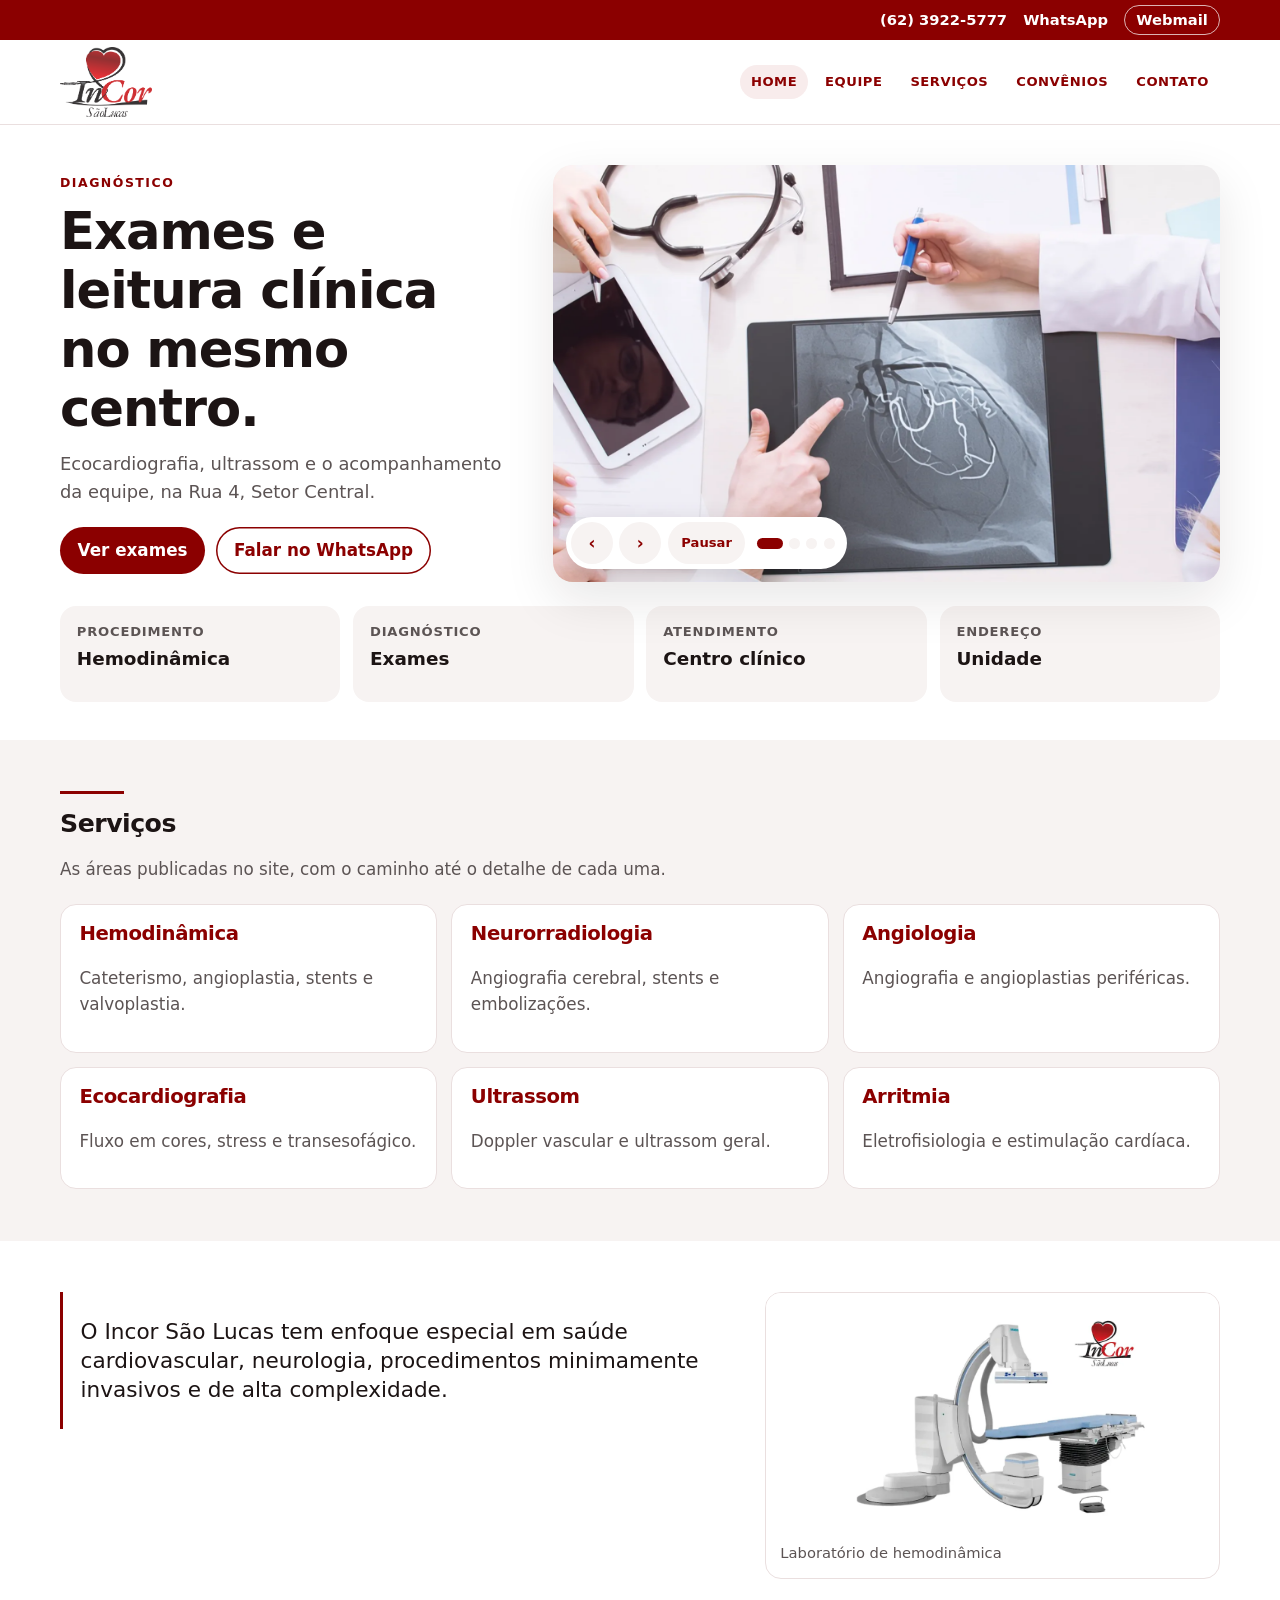
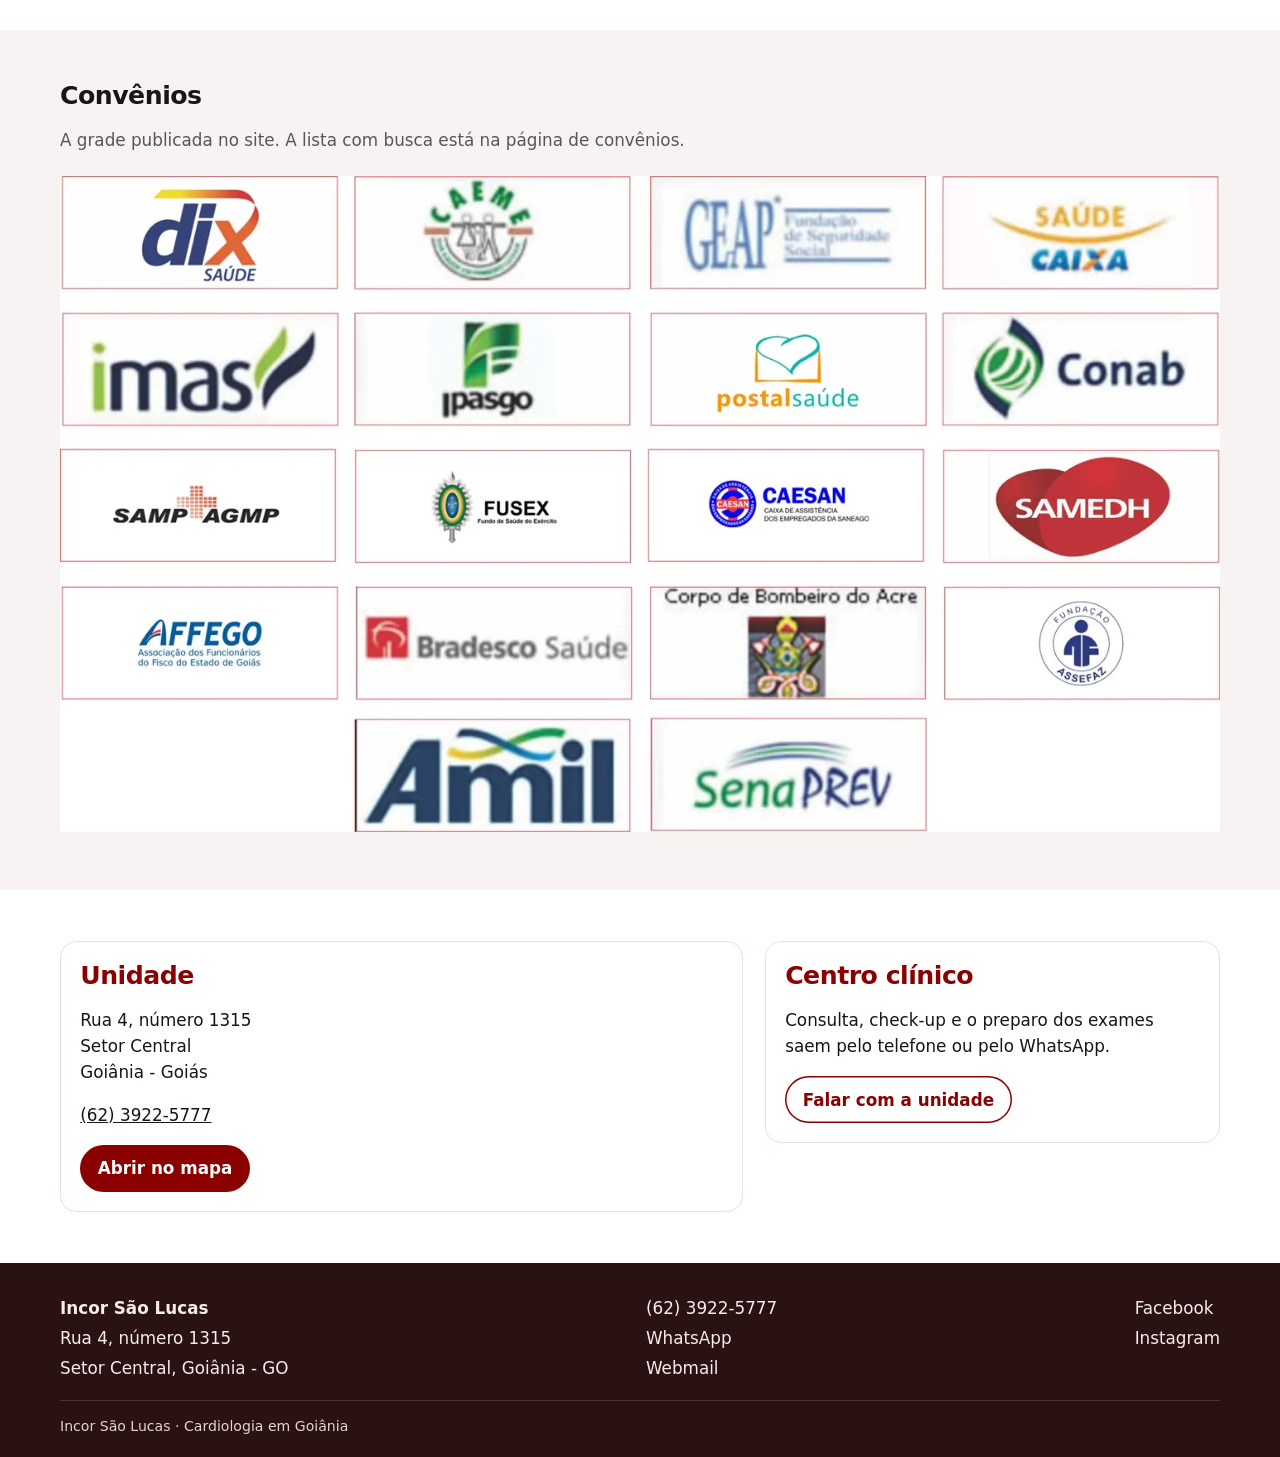
==== commit 75e3e8e1: "Troca a chapa da coluna por uma coronariografia. O slide de diagnóstico e a foto da página de contat" ====
--- a/site/index.html
+++ b/site/index.html
@@ -55,7 +55,7 @@
             data-text="Ecocardiografia, ultrassom e o acompanhamento da equipe, na Rua 4, Setor Central."
             data-href="servicos.html#exames"
             data-label="Ver exames">
-            <img src="img/slide-diagnostico.webp" alt="Equipe analisando um exame de imagem sobre a mesa, com estetoscópio e prontuário." width="1800" height="578" fetchpriority="high">
+            <img src="img/slide-diagnostico.webp" alt="Equipe analisando uma coronariografia sobre a mesa, com estetoscópio e prontuário." width="1800" height="1012" fetchpriority="high">
           </div>
           <div class="carousel__slide" data-slide data-fit="contain" aria-hidden="true" inert
             data-kicker="Hemodinâmica"
